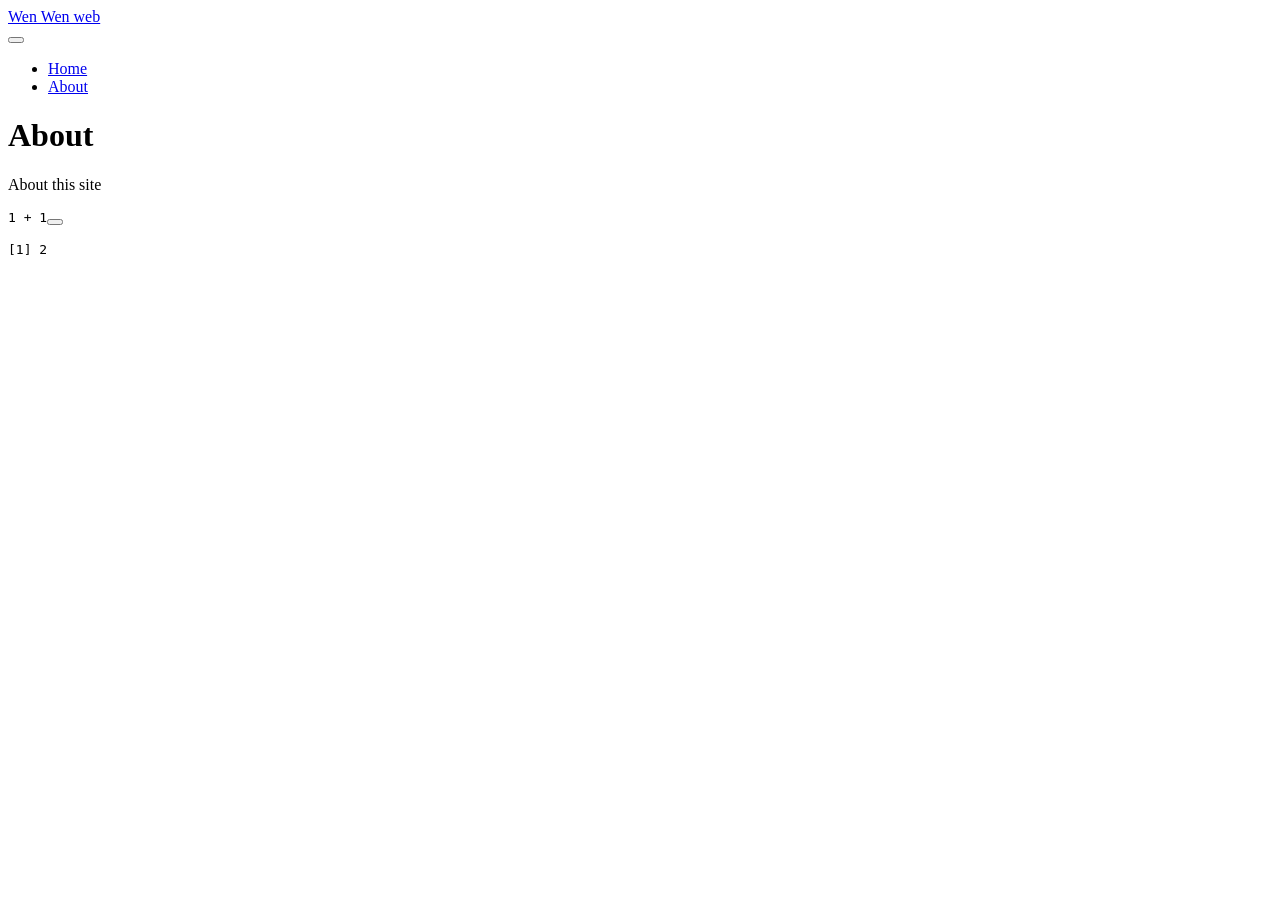
==== about.html @ 33cb9e19 "Add files via upload" ====
<!DOCTYPE html>
<html xmlns="http://www.w3.org/1999/xhtml" lang="en" xml:lang="en"><head>

<meta charset="utf-8">
<meta name="generator" content="quarto-1.3.353">

<meta name="viewport" content="width=device-width, initial-scale=1.0, user-scalable=yes">


<title>Wen Wen web - About</title>
<style>
code{white-space: pre-wrap;}
span.smallcaps{font-variant: small-caps;}
div.columns{display: flex; gap: min(4vw, 1.5em);}
div.column{flex: auto; overflow-x: auto;}
div.hanging-indent{margin-left: 1.5em; text-indent: -1.5em;}
ul.task-list{list-style: none;}
ul.task-list li input[type="checkbox"] {
  width: 0.8em;
  margin: 0 0.8em 0.2em -1em; /* quarto-specific, see https://github.com/quarto-dev/quarto-cli/issues/4556 */ 
  vertical-align: middle;
}
/* CSS for syntax highlighting */
pre > code.sourceCode { white-space: pre; position: relative; }
pre > code.sourceCode > span { display: inline-block; line-height: 1.25; }
pre > code.sourceCode > span:empty { height: 1.2em; }
.sourceCode { overflow: visible; }
code.sourceCode > span { color: inherit; text-decoration: inherit; }
div.sourceCode { margin: 1em 0; }
pre.sourceCode { margin: 0; }
@media screen {
div.sourceCode { overflow: auto; }
}
@media print {
pre > code.sourceCode { white-space: pre-wrap; }
pre > code.sourceCode > span { text-indent: -5em; padding-left: 5em; }
}
pre.numberSource code
  { counter-reset: source-line 0; }
pre.numberSource code > span
  { position: relative; left: -4em; counter-increment: source-line; }
pre.numberSource code > span > a:first-child::before
  { content: counter(source-line);
    position: relative; left: -1em; text-align: right; vertical-align: baseline;
    border: none; display: inline-block;
    -webkit-touch-callout: none; -webkit-user-select: none;
    -khtml-user-select: none; -moz-user-select: none;
    -ms-user-select: none; user-select: none;
    padding: 0 4px; width: 4em;
  }
pre.numberSource { margin-left: 3em;  padding-left: 4px; }
div.sourceCode
  {   }
@media screen {
pre > code.sourceCode > span > a:first-child::before { text-decoration: underline; }
}
</style>


<script src="site_libs/quarto-nav/quarto-nav.js"></script>
<script src="site_libs/quarto-nav/headroom.min.js"></script>
<script src="site_libs/clipboard/clipboard.min.js"></script>
<script src="site_libs/quarto-search/autocomplete.umd.js"></script>
<script src="site_libs/quarto-search/fuse.min.js"></script>
<script src="site_libs/quarto-search/quarto-search.js"></script>
<meta name="quarto:offset" content="./">
<script src="site_libs/quarto-html/quarto.js"></script>
<script src="site_libs/quarto-html/popper.min.js"></script>
<script src="site_libs/quarto-html/tippy.umd.min.js"></script>
<script src="site_libs/quarto-html/anchor.min.js"></script>
<link href="site_libs/quarto-html/tippy.css" rel="stylesheet">
<link href="site_libs/quarto-html/quarto-syntax-highlighting.css" rel="stylesheet" id="quarto-text-highlighting-styles">
<script src="site_libs/bootstrap/bootstrap.min.js"></script>
<link href="site_libs/bootstrap/bootstrap-icons.css" rel="stylesheet">
<link href="site_libs/bootstrap/bootstrap.min.css" rel="stylesheet" id="quarto-bootstrap" data-mode="light">
<script id="quarto-search-options" type="application/json">{
  "location": "navbar",
  "copy-button": false,
  "collapse-after": 3,
  "panel-placement": "end",
  "type": "overlay",
  "limit": 20,
  "language": {
    "search-no-results-text": "No results",
    "search-matching-documents-text": "matching documents",
    "search-copy-link-title": "Copy link to search",
    "search-hide-matches-text": "Hide additional matches",
    "search-more-match-text": "more match in this document",
    "search-more-matches-text": "more matches in this document",
    "search-clear-button-title": "Clear",
    "search-detached-cancel-button-title": "Cancel",
    "search-submit-button-title": "Submit"
  }
}</script>


<link rel="stylesheet" href="styles.css">
</head>

<body class="nav-fixed">

<div id="quarto-search-results"></div>
  <header id="quarto-header" class="headroom fixed-top">
    <nav class="navbar navbar-expand-lg navbar-dark ">
      <div class="navbar-container container-fluid">
      <div class="navbar-brand-container">
    <a class="navbar-brand" href="./index.html">
    <span class="navbar-title">Wen Wen web</span>
    </a>
  </div>
            <div id="quarto-search" class="" title="Search"></div>
          <button class="navbar-toggler" type="button" data-bs-toggle="collapse" data-bs-target="#navbarCollapse" aria-controls="navbarCollapse" aria-expanded="false" aria-label="Toggle navigation" onclick="if (window.quartoToggleHeadroom) { window.quartoToggleHeadroom(); }">
  <span class="navbar-toggler-icon"></span>
</button>
          <div class="collapse navbar-collapse" id="navbarCollapse">
            <ul class="navbar-nav navbar-nav-scroll me-auto">
  <li class="nav-item">
    <a class="nav-link" href="./index.html" rel="" target="">
 <span class="menu-text">Home</span></a>
  </li>  
  <li class="nav-item">
    <a class="nav-link active" href="./about.html" rel="" target="" aria-current="page">
 <span class="menu-text">About</span></a>
  </li>  
</ul>
            <div class="quarto-navbar-tools ms-auto">
</div>
          </div> <!-- /navcollapse -->
      </div> <!-- /container-fluid -->
    </nav>
</header>
<!-- content -->
<div id="quarto-content" class="quarto-container page-columns page-rows-contents page-layout-article page-navbar">
<!-- sidebar -->
<!-- margin-sidebar -->
    <div id="quarto-margin-sidebar" class="sidebar margin-sidebar">
        
    </div>
<!-- main -->
<main class="content" id="quarto-document-content">

<header id="title-block-header" class="quarto-title-block default">
<div class="quarto-title">
<h1 class="title">About</h1>
</div>



<div class="quarto-title-meta">

    
  
    
  </div>
  

</header>

<p>About this site</p>
<div class="cell">
<div class="sourceCode cell-code" id="cb1"><pre class="sourceCode r code-with-copy"><code class="sourceCode r"><span id="cb1-1"><a href="#cb1-1" aria-hidden="true" tabindex="-1"></a><span class="dv">1</span> <span class="sc">+</span> <span class="dv">1</span></span></code><button title="Copy to Clipboard" class="code-copy-button"><i class="bi"></i></button></pre></div>
<div class="cell-output cell-output-stdout">
<pre><code>[1] 2</code></pre>
</div>
</div>



</main> <!-- /main -->
<script id="quarto-html-after-body" type="application/javascript">
window.document.addEventListener("DOMContentLoaded", function (event) {
  const toggleBodyColorMode = (bsSheetEl) => {
    const mode = bsSheetEl.getAttribute("data-mode");
    const bodyEl = window.document.querySelector("body");
    if (mode === "dark") {
      bodyEl.classList.add("quarto-dark");
      bodyEl.classList.remove("quarto-light");
    } else {
      bodyEl.classList.add("quarto-light");
      bodyEl.classList.remove("quarto-dark");
    }
  }
  const toggleBodyColorPrimary = () => {
    const bsSheetEl = window.document.querySelector("link#quarto-bootstrap");
    if (bsSheetEl) {
      toggleBodyColorMode(bsSheetEl);
    }
  }
  toggleBodyColorPrimary();  
  const icon = "";
  const anchorJS = new window.AnchorJS();
  anchorJS.options = {
    placement: 'right',
    icon: icon
  };
  anchorJS.add('.anchored');
  const isCodeAnnotation = (el) => {
    for (const clz of el.classList) {
      if (clz.startsWith('code-annotation-')) {                     
        return true;
      }
    }
    return false;
  }
  const clipboard = new window.ClipboardJS('.code-copy-button', {
    text: function(trigger) {
      const codeEl = trigger.previousElementSibling.cloneNode(true);
      for (const childEl of codeEl.children) {
        if (isCodeAnnotation(childEl)) {
          childEl.remove();
        }
      }
      return codeEl.innerText;
    }
  });
  clipboard.on('success', function(e) {
    // button target
    const button = e.trigger;
    // don't keep focus
    button.blur();
    // flash "checked"
    button.classList.add('code-copy-button-checked');
    var currentTitle = button.getAttribute("title");
    button.setAttribute("title", "Copied!");
    let tooltip;
    if (window.bootstrap) {
      button.setAttribute("data-bs-toggle", "tooltip");
      button.setAttribute("data-bs-placement", "left");
      button.setAttribute("data-bs-title", "Copied!");
      tooltip = new bootstrap.Tooltip(button, 
        { trigger: "manual", 
          customClass: "code-copy-button-tooltip",
          offset: [0, -8]});
      tooltip.show();    
    }
    setTimeout(function() {
      if (tooltip) {
        tooltip.hide();
        button.removeAttribute("data-bs-title");
        button.removeAttribute("data-bs-toggle");
        button.removeAttribute("data-bs-placement");
      }
      button.setAttribute("title", currentTitle);
      button.classList.remove('code-copy-button-checked');
    }, 1000);
    // clear code selection
    e.clearSelection();
  });
  function tippyHover(el, contentFn) {
    const config = {
      allowHTML: true,
      content: contentFn,
      maxWidth: 500,
      delay: 100,
      arrow: false,
      appendTo: function(el) {
          return el.parentElement;
      },
      interactive: true,
      interactiveBorder: 10,
      theme: 'quarto',
      placement: 'bottom-start'
    };
    window.tippy(el, config); 
  }
  const noterefs = window.document.querySelectorAll('a[role="doc-noteref"]');
  for (var i=0; i<noterefs.length; i++) {
    const ref = noterefs[i];
    tippyHover(ref, function() {
      // use id or data attribute instead here
      let href = ref.getAttribute('data-footnote-href') || ref.getAttribute('href');
      try { href = new URL(href).hash; } catch {}
      const id = href.replace(/^#\/?/, "");
      const note = window.document.getElementById(id);
      return note.innerHTML;
    });
  }
      let selectedAnnoteEl;
      const selectorForAnnotation = ( cell, annotation) => {
        let cellAttr = 'data-code-cell="' + cell + '"';
        let lineAttr = 'data-code-annotation="' +  annotation + '"';
        const selector = 'span[' + cellAttr + '][' + lineAttr + ']';
        return selector;
      }
      const selectCodeLines = (annoteEl) => {
        const doc = window.document;
        const targetCell = annoteEl.getAttribute("data-target-cell");
        const targetAnnotation = annoteEl.getAttribute("data-target-annotation");
        const annoteSpan = window.document.querySelector(selectorForAnnotation(targetCell, targetAnnotation));
        const lines = annoteSpan.getAttribute("data-code-lines").split(",");
        const lineIds = lines.map((line) => {
          return targetCell + "-" + line;
        })
        let top = null;
        let height = null;
        let parent = null;
        if (lineIds.length > 0) {
            //compute the position of the single el (top and bottom and make a div)
            const el = window.document.getElementById(lineIds[0]);
            top = el.offsetTop;
            height = el.offsetHeight;
            parent = el.parentElement.parentElement;
          if (lineIds.length > 1) {
            const lastEl = window.document.getElementById(lineIds[lineIds.length - 1]);
            const bottom = lastEl.offsetTop + lastEl.offsetHeight;
            height = bottom - top;
          }
          if (top !== null && height !== null && parent !== null) {
            // cook up a div (if necessary) and position it 
            let div = window.document.getElementById("code-annotation-line-highlight");
            if (div === null) {
              div = window.document.createElement("div");
              div.setAttribute("id", "code-annotation-line-highlight");
              div.style.position = 'absolute';
              parent.appendChild(div);
            }
            div.style.top = top - 2 + "px";
            div.style.height = height + 4 + "px";
            let gutterDiv = window.document.getElementById("code-annotation-line-highlight-gutter");
            if (gutterDiv === null) {
              gutterDiv = window.document.createElement("div");
              gutterDiv.setAttribute("id", "code-annotation-line-highlight-gutter");
              gutterDiv.style.position = 'absolute';
              const codeCell = window.document.getElementById(targetCell);
              const gutter = codeCell.querySelector('.code-annotation-gutter');
              gutter.appendChild(gutterDiv);
            }
            gutterDiv.style.top = top - 2 + "px";
            gutterDiv.style.height = height + 4 + "px";
          }
          selectedAnnoteEl = annoteEl;
        }
      };
      const unselectCodeLines = () => {
        const elementsIds = ["code-annotation-line-highlight", "code-annotation-line-highlight-gutter"];
        elementsIds.forEach((elId) => {
          const div = window.document.getElementById(elId);
          if (div) {
            div.remove();
          }
        });
        selectedAnnoteEl = undefined;
      };
      // Attach click handler to the DT
      const annoteDls = window.document.querySelectorAll('dt[data-target-cell]');
      for (const annoteDlNode of annoteDls) {
        annoteDlNode.addEventListener('click', (event) => {
          const clickedEl = event.target;
          if (clickedEl !== selectedAnnoteEl) {
            unselectCodeLines();
            const activeEl = window.document.querySelector('dt[data-target-cell].code-annotation-active');
            if (activeEl) {
              activeEl.classList.remove('code-annotation-active');
            }
            selectCodeLines(clickedEl);
            clickedEl.classList.add('code-annotation-active');
          } else {
            // Unselect the line
            unselectCodeLines();
            clickedEl.classList.remove('code-annotation-active');
          }
        });
      }
  const findCites = (el) => {
    const parentEl = el.parentElement;
    if (parentEl) {
      const cites = parentEl.dataset.cites;
      if (cites) {
        return {
          el,
          cites: cites.split(' ')
        };
      } else {
        return findCites(el.parentElement)
      }
    } else {
      return undefined;
    }
  };
  var bibliorefs = window.document.querySelectorAll('a[role="doc-biblioref"]');
  for (var i=0; i<bibliorefs.length; i++) {
    const ref = bibliorefs[i];
    const citeInfo = findCites(ref);
    if (citeInfo) {
      tippyHover(citeInfo.el, function() {
        var popup = window.document.createElement('div');
        citeInfo.cites.forEach(function(cite) {
          var citeDiv = window.document.createElement('div');
          citeDiv.classList.add('hanging-indent');
          citeDiv.classList.add('csl-entry');
          var biblioDiv = window.document.getElementById('ref-' + cite);
          if (biblioDiv) {
            citeDiv.innerHTML = biblioDiv.innerHTML;
          }
          popup.appendChild(citeDiv);
        });
        return popup.innerHTML;
      });
    }
  }
});
</script>
</div> <!-- /content -->



</body></html>
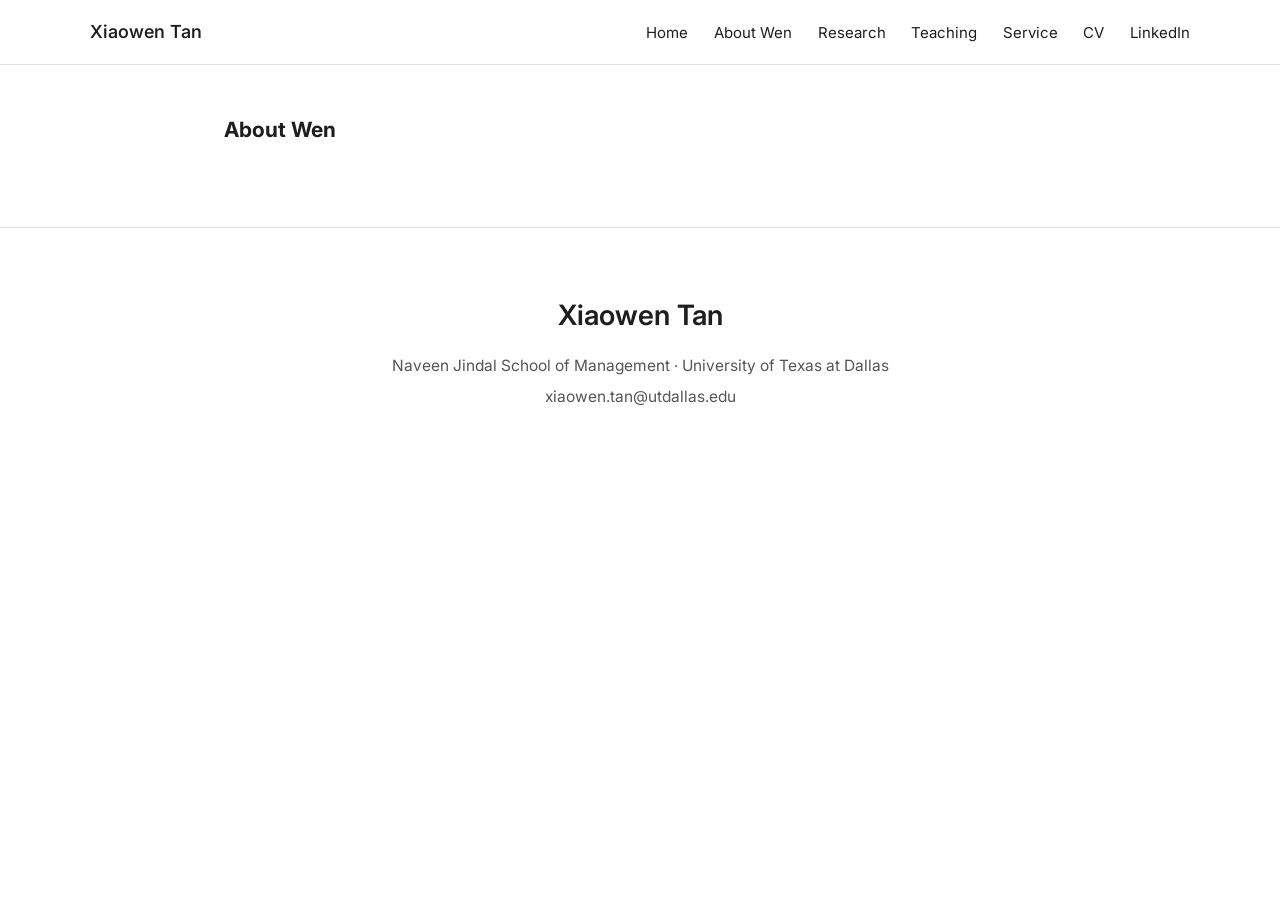
==== commit 46c71c56: "Add files via upload" ====
--- a/about.html
+++ b/about.html
@@ -1,407 +1,45 @@
 <!DOCTYPE html>
-<html xmlns="http://www.w3.org/1999/xhtml" lang="en" xml:lang="en"><head>
+<html lang="en">
+<head>
+  <meta charset="UTF-8" />
+  <meta name="viewport" content="width=device-width, initial-scale=1.0" />
+  <title>About Wen — Xiaowen Tan</title>
+  <link rel="preconnect" href="https://fonts.googleapis.com">
+  <link rel="preconnect" href="https://fonts.gstatic.com" crossorigin>
+  <link href="https://fonts.googleapis.com/css2?family=Inter:ital,opsz,wght@0,14..32,100..900;1,14..32,100..900&display=swap" rel="stylesheet">
+  <link rel="stylesheet" href="style.css">
+</head>
+<body>
 
-<meta charset="utf-8">
-<meta name="generator" content="quarto-1.3.353">
+<nav>
+  <div class="nav-inner">
+    <a class="nav-name" href="index.html">Xiaowen Tan</a>
+    <ul class="nav-links">
+      <li><a href="index.html">Home</a></li>
+      <li><a href="about.html">About Wen</a></li>
+      <li><a href="index.html#research">Research</a></li>
+      <li><a href="teaching.html">Teaching</a></li>
+      <li><a href="service.html">Service</a></li>
+      <li><a href="cv.pdf" target="_blank">CV</a></li>
+      <li><a href="https://www.linkedin.com/in/xiaowen-tan-338783273" target="_blank">LinkedIn</a></li>
+    </ul>
+  </div>
+</nav>
 
-<meta name="viewport" content="width=device-width, initial-scale=1.0, user-scalable=yes">
-
-
-<title>Wen Wen web - About</title>
-<style>
-code{white-space: pre-wrap;}
-span.smallcaps{font-variant: small-caps;}
-div.columns{display: flex; gap: min(4vw, 1.5em);}
-div.column{flex: auto; overflow-x: auto;}
-div.hanging-indent{margin-left: 1.5em; text-indent: -1.5em;}
-ul.task-list{list-style: none;}
-ul.task-list li input[type="checkbox"] {
-  width: 0.8em;
-  margin: 0 0.8em 0.2em -1em; /* quarto-specific, see https://github.com/quarto-dev/quarto-cli/issues/4556 */ 
-  vertical-align: middle;
-}
-/* CSS for syntax highlighting */
-pre > code.sourceCode { white-space: pre; position: relative; }
-pre > code.sourceCode > span { display: inline-block; line-height: 1.25; }
-pre > code.sourceCode > span:empty { height: 1.2em; }
-.sourceCode { overflow: visible; }
-code.sourceCode > span { color: inherit; text-decoration: inherit; }
-div.sourceCode { margin: 1em 0; }
-pre.sourceCode { margin: 0; }
-@media screen {
-div.sourceCode { overflow: auto; }
-}
-@media print {
-pre > code.sourceCode { white-space: pre-wrap; }
-pre > code.sourceCode > span { text-indent: -5em; padding-left: 5em; }
-}
-pre.numberSource code
-  { counter-reset: source-line 0; }
-pre.numberSource code > span
-  { position: relative; left: -4em; counter-increment: source-line; }
-pre.numberSource code > span > a:first-child::before
-  { content: counter(source-line);
-    position: relative; left: -1em; text-align: right; vertical-align: baseline;
-    border: none; display: inline-block;
-    -webkit-touch-callout: none; -webkit-user-select: none;
-    -khtml-user-select: none; -moz-user-select: none;
-    -ms-user-select: none; user-select: none;
-    padding: 0 4px; width: 4em;
-  }
-pre.numberSource { margin-left: 3em;  padding-left: 4px; }
-div.sourceCode
-  {   }
-@media screen {
-pre > code.sourceCode > span > a:first-child::before { text-decoration: underline; }
-}
-</style>
-
-
-<script src="site_libs/quarto-nav/quarto-nav.js"></script>
-<script src="site_libs/quarto-nav/headroom.min.js"></script>
-<script src="site_libs/clipboard/clipboard.min.js"></script>
-<script src="site_libs/quarto-search/autocomplete.umd.js"></script>
-<script src="site_libs/quarto-search/fuse.min.js"></script>
-<script src="site_libs/quarto-search/quarto-search.js"></script>
-<meta name="quarto:offset" content="./">
-<script src="site_libs/quarto-html/quarto.js"></script>
-<script src="site_libs/quarto-html/popper.min.js"></script>
-<script src="site_libs/quarto-html/tippy.umd.min.js"></script>
-<script src="site_libs/quarto-html/anchor.min.js"></script>
-<link href="site_libs/quarto-html/tippy.css" rel="stylesheet">
-<link href="site_libs/quarto-html/quarto-syntax-highlighting.css" rel="stylesheet" id="quarto-text-highlighting-styles">
-<script src="site_libs/bootstrap/bootstrap.min.js"></script>
-<link href="site_libs/bootstrap/bootstrap-icons.css" rel="stylesheet">
-<link href="site_libs/bootstrap/bootstrap.min.css" rel="stylesheet" id="quarto-bootstrap" data-mode="light">
-<script id="quarto-search-options" type="application/json">{
-  "location": "navbar",
-  "copy-button": false,
-  "collapse-after": 3,
-  "panel-placement": "end",
-  "type": "overlay",
-  "limit": 20,
-  "language": {
-    "search-no-results-text": "No results",
-    "search-matching-documents-text": "matching documents",
-    "search-copy-link-title": "Copy link to search",
-    "search-hide-matches-text": "Hide additional matches",
-    "search-more-match-text": "more match in this document",
-    "search-more-matches-text": "more matches in this document",
-    "search-clear-button-title": "Clear",
-    "search-detached-cancel-button-title": "Cancel",
-    "search-submit-button-title": "Submit"
-  }
-}</script>
-
-
-<link rel="stylesheet" href="styles.css">
-</head>
-
-<body class="nav-fixed">
-
-<div id="quarto-search-results"></div>
-  <header id="quarto-header" class="headroom fixed-top">
-    <nav class="navbar navbar-expand-lg navbar-dark ">
-      <div class="navbar-container container-fluid">
-      <div class="navbar-brand-container">
-    <a class="navbar-brand" href="./index.html">
-    <span class="navbar-title">Wen Wen web</span>
-    </a>
+<div class="page-wrap">
+  <div class="section-header">
+    <p class="section-label">About Wen</p>
   </div>
-            <div id="quarto-search" class="" title="Search"></div>
-          <button class="navbar-toggler" type="button" data-bs-toggle="collapse" data-bs-target="#navbarCollapse" aria-controls="navbarCollapse" aria-expanded="false" aria-label="Toggle navigation" onclick="if (window.quartoToggleHeadroom) { window.quartoToggleHeadroom(); }">
-  <span class="navbar-toggler-icon"></span>
-</button>
-          <div class="collapse navbar-collapse" id="navbarCollapse">
-            <ul class="navbar-nav navbar-nav-scroll me-auto">
-  <li class="nav-item">
-    <a class="nav-link" href="./index.html" rel="" target="">
- <span class="menu-text">Home</span></a>
-  </li>  
-  <li class="nav-item">
-    <a class="nav-link active" href="./about.html" rel="" target="" aria-current="page">
- <span class="menu-text">About</span></a>
-  </li>  
-</ul>
-            <div class="quarto-navbar-tools ms-auto">
-</div>
-          </div> <!-- /navcollapse -->
-      </div> <!-- /container-fluid -->
-    </nav>
-</header>
-<!-- content -->
-<div id="quarto-content" class="quarto-container page-columns page-rows-contents page-layout-article page-navbar">
-<!-- sidebar -->
-<!-- margin-sidebar -->
-    <div id="quarto-margin-sidebar" class="sidebar margin-sidebar">
-        
-    </div>
-<!-- main -->
-<main class="content" id="quarto-document-content">
-
-<header id="title-block-header" class="quarto-title-block default">
-<div class="quarto-title">
-<h1 class="title">About</h1>
+  <!-- Add your personal content here -->
 </div>
 
+<footer>
+  <p class="footer-name">Xiaowen Tan</p>
+  <p class="footer-info">
+    Naveen Jindal School of Management · University of Texas at Dallas<br>
+    <a href="mailto:xiaowen.tan@utdallas.edu">xiaowen.tan@utdallas.edu</a>
+  </p>
+</footer>
 
-
-<div class="quarto-title-meta">
-
-    
-  
-    
-  </div>
-  
-
-</header>
-
-<p>About this site</p>
-<div class="cell">
-<div class="sourceCode cell-code" id="cb1"><pre class="sourceCode r code-with-copy"><code class="sourceCode r"><span id="cb1-1"><a href="#cb1-1" aria-hidden="true" tabindex="-1"></a><span class="dv">1</span> <span class="sc">+</span> <span class="dv">1</span></span></code><button title="Copy to Clipboard" class="code-copy-button"><i class="bi"></i></button></pre></div>
-<div class="cell-output cell-output-stdout">
-<pre><code>[1] 2</code></pre>
-</div>
-</div>
-
-
-
-</main> <!-- /main -->
-<script id="quarto-html-after-body" type="application/javascript">
-window.document.addEventListener("DOMContentLoaded", function (event) {
-  const toggleBodyColorMode = (bsSheetEl) => {
-    const mode = bsSheetEl.getAttribute("data-mode");
-    const bodyEl = window.document.querySelector("body");
-    if (mode === "dark") {
-      bodyEl.classList.add("quarto-dark");
-      bodyEl.classList.remove("quarto-light");
-    } else {
-      bodyEl.classList.add("quarto-light");
-      bodyEl.classList.remove("quarto-dark");
-    }
-  }
-  const toggleBodyColorPrimary = () => {
-    const bsSheetEl = window.document.querySelector("link#quarto-bootstrap");
-    if (bsSheetEl) {
-      toggleBodyColorMode(bsSheetEl);
-    }
-  }
-  toggleBodyColorPrimary();  
-  const icon = "";
-  const anchorJS = new window.AnchorJS();
-  anchorJS.options = {
-    placement: 'right',
-    icon: icon
-  };
-  anchorJS.add('.anchored');
-  const isCodeAnnotation = (el) => {
-    for (const clz of el.classList) {
-      if (clz.startsWith('code-annotation-')) {                     
-        return true;
-      }
-    }
-    return false;
-  }
-  const clipboard = new window.ClipboardJS('.code-copy-button', {
-    text: function(trigger) {
-      const codeEl = trigger.previousElementSibling.cloneNode(true);
-      for (const childEl of codeEl.children) {
-        if (isCodeAnnotation(childEl)) {
-          childEl.remove();
-        }
-      }
-      return codeEl.innerText;
-    }
-  });
-  clipboard.on('success', function(e) {
-    // button target
-    const button = e.trigger;
-    // don't keep focus
-    button.blur();
-    // flash "checked"
-    button.classList.add('code-copy-button-checked');
-    var currentTitle = button.getAttribute("title");
-    button.setAttribute("title", "Copied!");
-    let tooltip;
-    if (window.bootstrap) {
-      button.setAttribute("data-bs-toggle", "tooltip");
-      button.setAttribute("data-bs-placement", "left");
-      button.setAttribute("data-bs-title", "Copied!");
-      tooltip = new bootstrap.Tooltip(button, 
-        { trigger: "manual", 
-          customClass: "code-copy-button-tooltip",
-          offset: [0, -8]});
-      tooltip.show();    
-    }
-    setTimeout(function() {
-      if (tooltip) {
-        tooltip.hide();
-        button.removeAttribute("data-bs-title");
-        button.removeAttribute("data-bs-toggle");
-        button.removeAttribute("data-bs-placement");
-      }
-      button.setAttribute("title", currentTitle);
-      button.classList.remove('code-copy-button-checked');
-    }, 1000);
-    // clear code selection
-    e.clearSelection();
-  });
-  function tippyHover(el, contentFn) {
-    const config = {
-      allowHTML: true,
-      content: contentFn,
-      maxWidth: 500,
-      delay: 100,
-      arrow: false,
-      appendTo: function(el) {
-          return el.parentElement;
-      },
-      interactive: true,
-      interactiveBorder: 10,
-      theme: 'quarto',
-      placement: 'bottom-start'
-    };
-    window.tippy(el, config); 
-  }
-  const noterefs = window.document.querySelectorAll('a[role="doc-noteref"]');
-  for (var i=0; i<noterefs.length; i++) {
-    const ref = noterefs[i];
-    tippyHover(ref, function() {
-      // use id or data attribute instead here
-      let href = ref.getAttribute('data-footnote-href') || ref.getAttribute('href');
-      try { href = new URL(href).hash; } catch {}
-      const id = href.replace(/^#\/?/, "");
-      const note = window.document.getElementById(id);
-      return note.innerHTML;
-    });
-  }
-      let selectedAnnoteEl;
-      const selectorForAnnotation = ( cell, annotation) => {
-        let cellAttr = 'data-code-cell="' + cell + '"';
-        let lineAttr = 'data-code-annotation="' +  annotation + '"';
-        const selector = 'span[' + cellAttr + '][' + lineAttr + ']';
-        return selector;
-      }
-      const selectCodeLines = (annoteEl) => {
-        const doc = window.document;
-        const targetCell = annoteEl.getAttribute("data-target-cell");
-        const targetAnnotation = annoteEl.getAttribute("data-target-annotation");
-        const annoteSpan = window.document.querySelector(selectorForAnnotation(targetCell, targetAnnotation));
-        const lines = annoteSpan.getAttribute("data-code-lines").split(",");
-        const lineIds = lines.map((line) => {
-          return targetCell + "-" + line;
-        })
-        let top = null;
-        let height = null;
-        let parent = null;
-        if (lineIds.length > 0) {
-            //compute the position of the single el (top and bottom and make a div)
-            const el = window.document.getElementById(lineIds[0]);
-            top = el.offsetTop;
-            height = el.offsetHeight;
-            parent = el.parentElement.parentElement;
-          if (lineIds.length > 1) {
-            const lastEl = window.document.getElementById(lineIds[lineIds.length - 1]);
-            const bottom = lastEl.offsetTop + lastEl.offsetHeight;
-            height = bottom - top;
-          }
-          if (top !== null && height !== null && parent !== null) {
-            // cook up a div (if necessary) and position it 
-            let div = window.document.getElementById("code-annotation-line-highlight");
-            if (div === null) {
-              div = window.document.createElement("div");
-              div.setAttribute("id", "code-annotation-line-highlight");
-              div.style.position = 'absolute';
-              parent.appendChild(div);
-            }
-            div.style.top = top - 2 + "px";
-            div.style.height = height + 4 + "px";
-            let gutterDiv = window.document.getElementById("code-annotation-line-highlight-gutter");
-            if (gutterDiv === null) {
-              gutterDiv = window.document.createElement("div");
-              gutterDiv.setAttribute("id", "code-annotation-line-highlight-gutter");
-              gutterDiv.style.position = 'absolute';
-              const codeCell = window.document.getElementById(targetCell);
-              const gutter = codeCell.querySelector('.code-annotation-gutter');
-              gutter.appendChild(gutterDiv);
-            }
-            gutterDiv.style.top = top - 2 + "px";
-            gutterDiv.style.height = height + 4 + "px";
-          }
-          selectedAnnoteEl = annoteEl;
-        }
-      };
-      const unselectCodeLines = () => {
-        const elementsIds = ["code-annotation-line-highlight", "code-annotation-line-highlight-gutter"];
-        elementsIds.forEach((elId) => {
-          const div = window.document.getElementById(elId);
-          if (div) {
-            div.remove();
-          }
-        });
-        selectedAnnoteEl = undefined;
-      };
-      // Attach click handler to the DT
-      const annoteDls = window.document.querySelectorAll('dt[data-target-cell]');
-      for (const annoteDlNode of annoteDls) {
-        annoteDlNode.addEventListener('click', (event) => {
-          const clickedEl = event.target;
-          if (clickedEl !== selectedAnnoteEl) {
-            unselectCodeLines();
-            const activeEl = window.document.querySelector('dt[data-target-cell].code-annotation-active');
-            if (activeEl) {
-              activeEl.classList.remove('code-annotation-active');
-            }
-            selectCodeLines(clickedEl);
-            clickedEl.classList.add('code-annotation-active');
-          } else {
-            // Unselect the line
-            unselectCodeLines();
-            clickedEl.classList.remove('code-annotation-active');
-          }
-        });
-      }
-  const findCites = (el) => {
-    const parentEl = el.parentElement;
-    if (parentEl) {
-      const cites = parentEl.dataset.cites;
-      if (cites) {
-        return {
-          el,
-          cites: cites.split(' ')
-        };
-      } else {
-        return findCites(el.parentElement)
-      }
-    } else {
-      return undefined;
-    }
-  };
-  var bibliorefs = window.document.querySelectorAll('a[role="doc-biblioref"]');
-  for (var i=0; i<bibliorefs.length; i++) {
-    const ref = bibliorefs[i];
-    const citeInfo = findCites(ref);
-    if (citeInfo) {
-      tippyHover(citeInfo.el, function() {
-        var popup = window.document.createElement('div');
-        citeInfo.cites.forEach(function(cite) {
-          var citeDiv = window.document.createElement('div');
-          citeDiv.classList.add('hanging-indent');
-          citeDiv.classList.add('csl-entry');
-          var biblioDiv = window.document.getElementById('ref-' + cite);
-          if (biblioDiv) {
-            citeDiv.innerHTML = biblioDiv.innerHTML;
-          }
-          popup.appendChild(citeDiv);
-        });
-        return popup.innerHTML;
-      });
-    }
-  }
-});
-</script>
-</div> <!-- /content -->
-
-
-
-</body></html>+</body>
+</html>
--- a/style.css
+++ b/style.css
@@ -0,0 +1,227 @@
+/* ── RESET & VARIABLES ── */
+*, *::before, *::after { box-sizing: border-box; margin: 0; padding: 0; }
+
+:root {
+  --text: #1e1e1e;
+  --muted: #555;
+  --subtle: #888;
+  --border: #e0e0e0;
+  --bg: #ffffff;
+  --max: 1100px;
+  --content: 760px;
+  --pad: clamp(1.5rem, 5vw, 4rem);
+  --heading: clamp(16px, 1.2vw + 10px, 21px); /* matches slogan size */
+}
+
+body {
+  font-family: 'Inter', -apple-system, BlinkMacSystemFont, 'Segoe UI', sans-serif;
+  color: var(--text);
+  background: var(--bg);
+  font-size: clamp(15px, 1.1vw + 9px, 18px);
+  line-height: 1.65;
+  font-weight: 400;
+}
+
+a { color: var(--text); text-decoration: none; }
+a:hover { text-decoration: underline; }
+
+/* ── NAV ── */
+nav {
+  position: sticky;
+  top: 0;
+  background: var(--bg);
+  border-bottom: 1px solid var(--border);
+  padding: 0 var(--pad);
+  z-index: 100;
+}
+.nav-inner {
+  max-width: var(--max);
+  margin: 0 auto;
+  display: flex;
+  align-items: center;
+  justify-content: space-between;
+  height: 64px;
+}
+.nav-name {
+  font-size: clamp(15px, 1.1vw + 9px, 18px);
+  font-weight: 550;
+  line-height: 1.3;
+}
+.nav-links {
+  display: flex;
+  gap: clamp(1rem, 2vw, 2.25rem);
+  list-style: none;
+}
+.nav-links a {
+  font-size: clamp(13px, 0.8vw + 9px, 15px);
+  color: var(--text);
+}
+
+/* ── PAGE CONTENT ── */
+.page-wrap {
+  max-width: 960px;
+  margin: 0 auto;
+  padding: clamp(2.5rem, 4vw, 4rem) var(--pad);
+}
+
+/* ── SECTION HEADER ── */
+.section-header {
+  display: flex;
+  align-items: baseline;
+  justify-content: space-between;
+  gap: 1rem;
+  margin-bottom: 2rem;
+  flex-wrap: wrap;
+}
+.section-header .section-label { margin-bottom: 0; }
+
+/* ── SECTION LABEL (Research / Teaching / Service / About Wen) ── */
+.section-label {
+  font-size: var(--heading);
+  font-weight: 700;
+  color: var(--text);
+  margin-bottom: 2rem;
+  line-height: 1.3;
+}
+
+/* ── SECTION TABS ── */
+.section-tabs {
+  display: flex;
+  gap: 1.5rem;
+  flex-wrap: wrap;
+  align-items: center;
+}
+.section-tab {
+  font-size: 13px;
+  color: var(--muted);
+  border: none;
+  padding: 0;
+  white-space: nowrap;
+  text-decoration: underline;
+  text-underline-offset: 3px;
+  transition: color 0.12s;
+}
+.section-tab:hover { color: var(--text); text-decoration: underline; }
+
+/* ── SUBSECTION LABEL (Under Review / Work in Progress / Proceedings) ── */
+.subsection-label {
+  font-size: var(--heading);
+  font-weight: 500;
+  color: var(--muted);
+  margin-top: 3rem;
+  margin-bottom: 0;
+  padding-bottom: 0.6rem;
+  border-bottom: 1px solid var(--border);
+}
+
+/* ── PAPERS ── */
+.paper {
+  padding: 1.5rem 0;
+  border-bottom: 1px solid var(--border);
+}
+.paper-title {
+  font-size: clamp(14px, 0.9vw + 9px, 16.5px);
+  font-weight: 600;
+  line-height: 1.45;
+  margin-bottom: 0.3rem;
+}
+.paper-authors {
+  font-size: clamp(13px, 0.7vw + 9px, 15px);
+  color: var(--muted);
+  margin-bottom: 0.2rem;
+}
+.paper-venue {
+  font-size: clamp(12px, 0.6vw + 8px, 14px);
+  color: var(--subtle);
+  font-style: italic;
+}
+.paper-stage {
+  font-size: 13px;
+  color: var(--subtle);
+  margin-top: 0.2rem;
+}
+.paper-awards {
+  margin-top: 0.4rem;
+  display: flex;
+  flex-direction: column;
+  gap: 0.15rem;
+}
+.award {
+  font-size: 13px;
+  color: var(--muted);
+}
+.paper-abstract {
+  font-size: clamp(13px, 0.7vw + 9px, 15px);
+  color: var(--muted);
+  line-height: 1.75;
+  margin-top: 0.75rem;
+  display: none;
+}
+.paper-abstract.open { display: block; }
+.paper-links {
+  margin-top: 0.6rem;
+  display: flex;
+  gap: 0.5rem;
+  flex-wrap: wrap;
+}
+.paper-links a,
+.toggle-abstract {
+  font-family: inherit;
+  font-size: 13px;
+  color: var(--text);
+  border: 1px solid #ccc;
+  padding: 3px 12px;
+  border-radius: 2px;
+  background: none;
+  cursor: pointer;
+  line-height: 1.6;
+  transition: background 0.12s;
+  text-decoration: none;
+}
+.paper-links a:hover,
+.toggle-abstract:hover { background: #f5f5f5; text-decoration: none; }
+
+/* ── PLAIN LIST (teaching / service) ── */
+.plain-list {
+  list-style: none;
+  font-size: clamp(14px, 0.9vw + 9px, 17px);
+}
+.plain-list li {
+  padding: 0.85rem 0;
+  border-bottom: 1px solid var(--border);
+  line-height: 1.6;
+}
+.plain-list li:first-child { border-top: 1px solid var(--border); }
+.plain-list .sub {
+  font-size: clamp(12px, 0.7vw + 8px, 14.5px);
+  color: var(--muted);
+  display: block;
+}
+
+/* ── DIVIDER ── */
+hr { border: none; border-top: 1px solid var(--border); }
+
+/* ── FOOTER ── */
+footer {
+  border-top: 1px solid var(--border);
+  padding: clamp(3rem, 5vw, 5rem) var(--pad);
+  text-align: center;
+}
+.footer-name {
+  font-size: clamp(20px, 1.8vw + 10px, 28px);
+  font-weight: 600;
+  margin-bottom: 0.75rem;
+}
+.footer-info {
+  font-size: clamp(13px, 0.8vw + 8px, 15.5px);
+  color: var(--muted);
+  line-height: 2;
+}
+.footer-info a { color: var(--muted); }
+.footer-info a:hover { color: var(--text); text-decoration: underline; }
+
+/* ── RESPONSIVE ── */
+@media (max-width: 680px) {
+  .nav-links { gap: 0.65rem; }
+  .section-header { flex-direction: column; gap: 0.75rem; }
+}
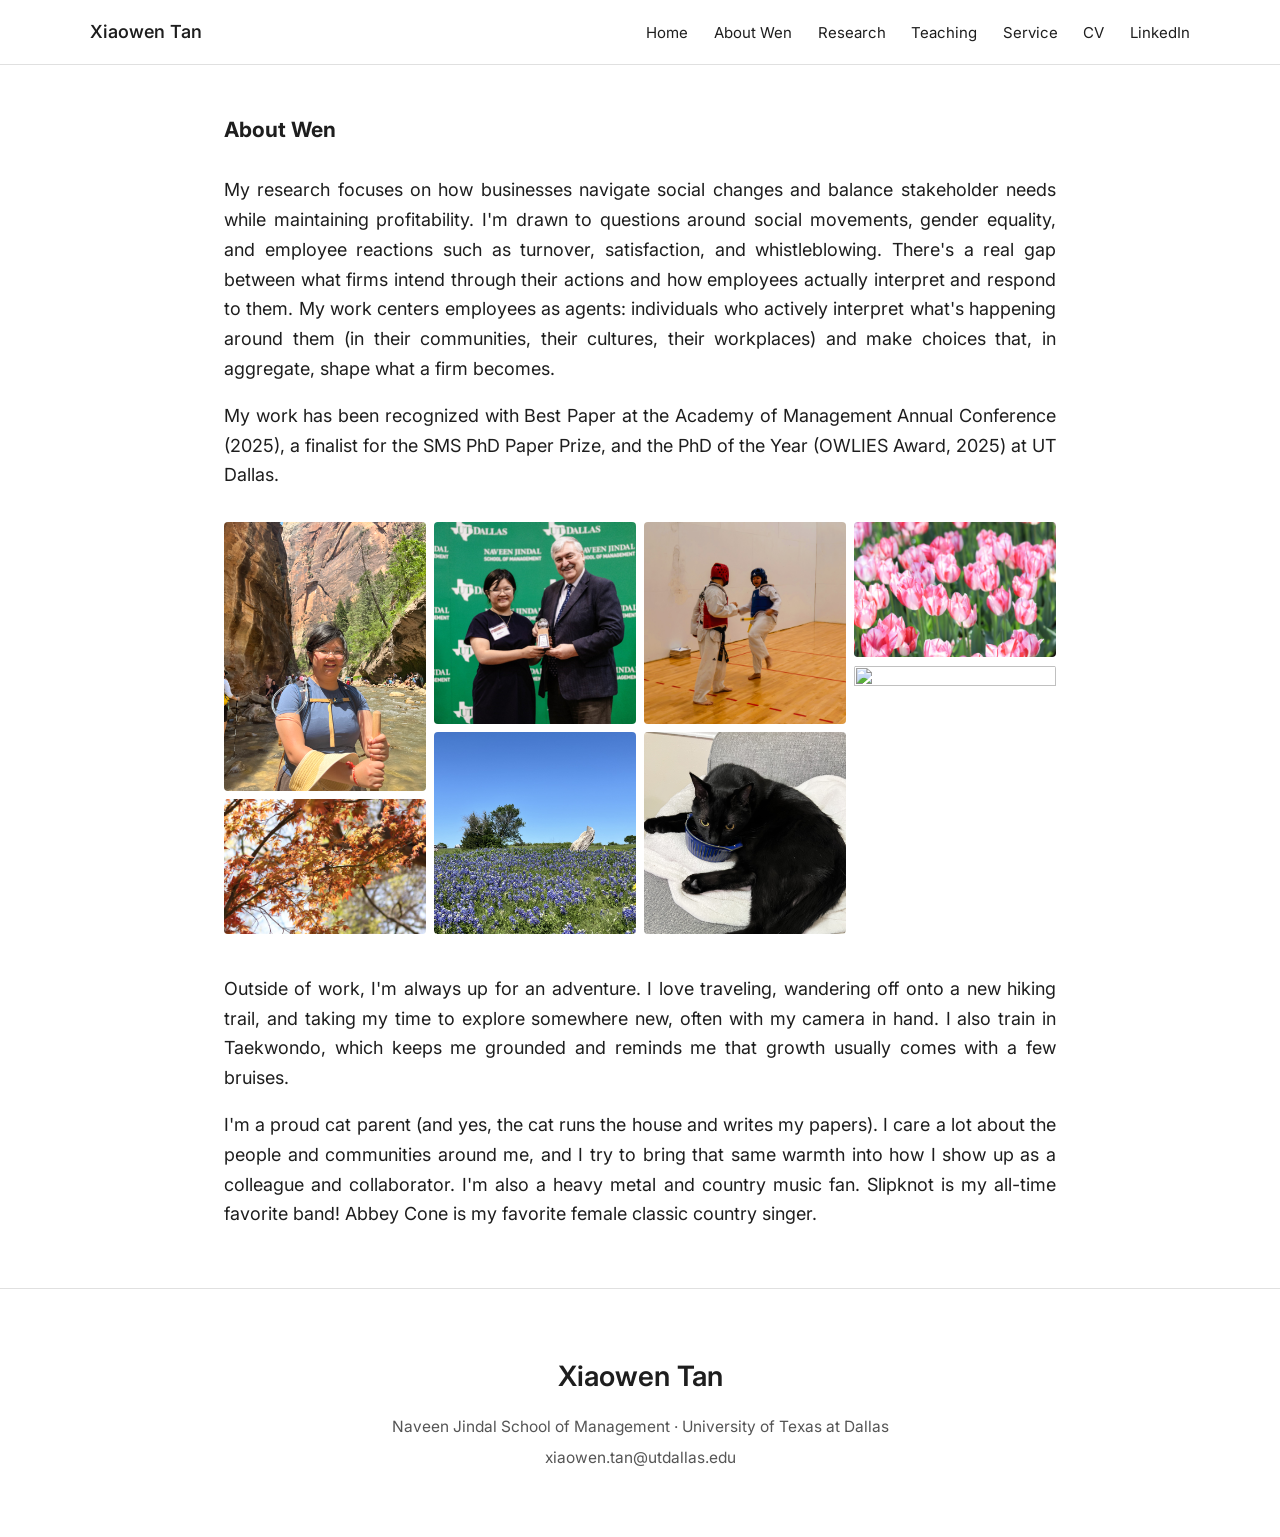
==== commit b8a718e1: "Add files via upload" ====
--- a/about.html
+++ b/about.html
@@ -27,10 +27,43 @@
 </nav>
 
 <div class="page-wrap">
+
   <div class="section-header">
     <p class="section-label">About Wen</p>
   </div>
-  <!-- Add your personal content here -->
+
+  <!-- ── PARAGRAPHS 1–2 ── -->
+  <div class="about-text-block" style="margin-bottom: 2rem;">
+    <p>My research focuses on how businesses navigate social changes and balance stakeholder needs while maintaining profitability. I'm drawn to questions around social movements, gender equality, and employee reactions such as turnover, satisfaction, and whistleblowing. There's a real gap between what firms intend through their actions and how employees actually interpret and respond to them. My work centers employees as agents: individuals who actively interpret what's happening around them (in their communities, their cultures, their workplaces) and make choices that, in aggregate, shape what a firm becomes.</p>
+    <p>My work has been recognized with Best Paper at the Academy of Management Annual Conference (2025), a finalist for the SMS PhD Paper Prize, and the PhD of the Year (OWLIES Award, 2025) at UT Dallas.</p>
+  </div>
+
+  <!-- ── PHOTO COLLAGE BETWEEN PARAGRAPH 2 AND 3 ── -->
+  <div class="about-photos">
+    <div class="about-col">
+      <img src="pic/aboutme1.jpeg" style="aspect-ratio: 3/4;" alt="" />
+      <img src="pic/aboutme2.jpeg" style="aspect-ratio: 3/2;" alt="" />
+    </div>
+    <div class="about-col">
+      <img src="pic/aboutme3.jpeg" style="aspect-ratio: 1/1;" alt="" />
+      <img src="pic/aboutme4.jpeg" style="aspect-ratio: 1/1;" alt="" />
+    </div>
+    <div class="about-col">
+      <img src="pic/aboutme5.jpeg" style="aspect-ratio: 1/1;" alt="" />
+      <img src="pic/aboutme6.jpeg" style="aspect-ratio: 1/1;" alt="" />
+    </div>
+    <div class="about-col">
+      <img src="pic/aboutme7.jpeg" style="aspect-ratio: 3/2;" alt="" />
+      <img src="pic/aboutme8.jpeg" style="aspect-ratio: 3/4;" alt="" />
+    </div>
+  </div>
+
+  <!-- ── PARAGRAPHS 3–4 ── -->
+  <div class="about-text-block">
+    <p>Outside of work, I'm always up for an adventure. I love traveling, wandering off onto a new hiking trail, and taking my time to explore somewhere new, often with my camera in hand. I also train in Taekwondo, which keeps me grounded and reminds me that growth usually comes with a few bruises.</p>
+    <p>I'm a proud cat parent (and yes, the cat runs the house and writes my papers). I care a lot about the people and communities around me, and I try to bring that same warmth into how I show up as a colleague and collaborator. I'm also a heavy metal and country music fan. Slipknot is my all-time favorite band! Abbey Cone is my favorite female classic country singer.</p>
+  </div>
+
 </div>
 
 <footer>
--- a/style.css
+++ b/style.css
@@ -112,6 +112,7 @@
   margin-bottom: 0;
   padding-bottom: 0.6rem;
   border-bottom: 1px solid var(--border);
+  scroll-margin-top: 84px; /* clears the 64px sticky nav + breathing room */
 }
 
 /* ── PAPERS ── */
@@ -200,6 +201,7 @@
 
 /* ── DIVIDER ── */
 hr { border: none; border-top: 1px solid var(--border); }
+hr[id] { scroll-margin-top: 84px; }
 
 /* ── FOOTER ── */
 footer {
@@ -220,8 +222,160 @@
 .footer-info a { color: var(--muted); }
 .footer-info a:hover { color: var(--text); text-decoration: underline; }
 
+/* ── TEACHING PAGE ── */
+.teaching-photo {
+  width: 200px;
+  height: 220px;
+  object-fit: cover;
+  object-position: center top;
+  display: block;
+  flex-shrink: 0;
+  border-radius: 4px;
+}
+.course-with-photo {
+  display: flex;
+  gap: 1.5rem;
+  align-items: flex-start;
+}
+.course-content { flex: 1; }
+.paper-img {
+  width: 220px;
+  height: auto;
+  object-fit: contain;
+  display: block;
+  flex-shrink: 0;
+  border-radius: 4px;
+}
+.service-photo-grid {
+  display: grid;
+  grid-template-columns: 1fr 1fr;
+  gap: 6px;
+  width: 220px;
+  flex-shrink: 0;
+  align-self: flex-start;
+}
+.service-photo-grid img {
+  width: 100%;
+  aspect-ratio: 1;
+  object-fit: cover;
+  border-radius: 3px;
+  display: block;
+}
+.teaching-block { margin-top: 1.25rem; }
+.teaching-institution {
+  font-size: clamp(14px, 0.9vw + 9px, 16px);
+  font-weight: 600;
+  color: var(--text);
+  margin-bottom: 0.75rem;
+  padding-bottom: 0.4rem;
+  border-bottom: 1px solid var(--border);
+}
+.course {
+  padding: 0.75rem 0;
+  border-bottom: 1px solid var(--border);
+}
+.course-header {
+  display: flex;
+  justify-content: space-between;
+  align-items: baseline;
+  gap: 1rem;
+  margin-bottom: 0.25rem;
+  flex-wrap: wrap;
+}
+.course-name {
+  font-size: clamp(14px, 0.9vw + 9px, 16px);
+  font-weight: 500;
+  color: var(--text);
+  flex: 1;
+}
+.course-term {
+  font-size: 13px;
+  color: var(--subtle);
+  white-space: nowrap;
+  flex-shrink: 0;
+}
+.course-meta {
+  font-size: 13px;
+  color: var(--muted);
+  margin-bottom: 0.3rem;
+}
+.course-topics {
+  font-size: 13px;
+  color: var(--muted);
+  line-height: 1.65;
+}
+.course-list {
+  list-style: none;
+}
+.course-list li {
+  display: flex;
+  justify-content: space-between;
+  align-items: baseline;
+  gap: 1rem;
+  padding: 0.2rem 0;
+  font-size: 13px;
+  color: var(--muted);
+  line-height: 1.65;
+}
+.course-list .course-name { font-weight: 400; font-size: inherit; color: inherit; }
+
+/* ── ABOUT PAGE ── */
+/*
+  Layout (4 cols × 3 rows):
+  [ 1 BIG  ][ 1 BIG  ][ 2  ][ 3  ]
+  [ 1 BIG  ][ 1 BIG  ][ 4 WIDE   ]
+  [ 5  ][ 6  ][ 7  ][ 8  ]
+*/
+.about-photos {
+  display: flex;
+  gap: 8px;
+  align-items: flex-start;
+  margin-bottom: 2.5rem;
+}
+.about-col {
+  flex: 1;
+  display: flex;
+  flex-direction: column;
+  gap: 8px;
+}
+.about-photos img {
+  width: 100%;
+  object-fit: cover;
+  object-position: center;
+  border-radius: 4px;
+  display: block;
+}
+
+.about-text-block {
+  margin-top: 1.25rem;
+  margin-bottom: 0.5rem;
+  display: flex;
+  flex-direction: column;
+  gap: 1.1rem;
+}
+.about-text-block p { text-align: justify; }
+
 /* ── RESPONSIVE ── */
 @media (max-width: 680px) {
-  .nav-links { gap: 0.65rem; }
+  .nav-links {
+    overflow-x: auto;
+    flex-wrap: nowrap;
+    flex-shrink: 1;
+    min-width: 0;
+    gap: 1.1rem;
+    -webkit-overflow-scrolling: touch;
+    scrollbar-width: none;
+    padding-bottom: 2px;
+  }
+  .nav-links::-webkit-scrollbar { display: none; }
   .section-header { flex-direction: column; gap: 0.75rem; }
-}
+  .page-wrap { padding-left: 1rem; padding-right: 1rem; }
+  .course-list li { flex-wrap: wrap; gap: 0.1rem; }
+  .course-header { flex-direction: column; gap: 0.1rem; }
+  .course-with-photo { flex-direction: column; }
+  .teaching-photo { width: 100%; height: 220px; }
+  .paper-img { width: 100%; }
+  .service-photo-grid { width: 100%; }
+  .about-photos { flex-wrap: wrap; }
+  .about-col { flex: 1 1 40%; }
+}
